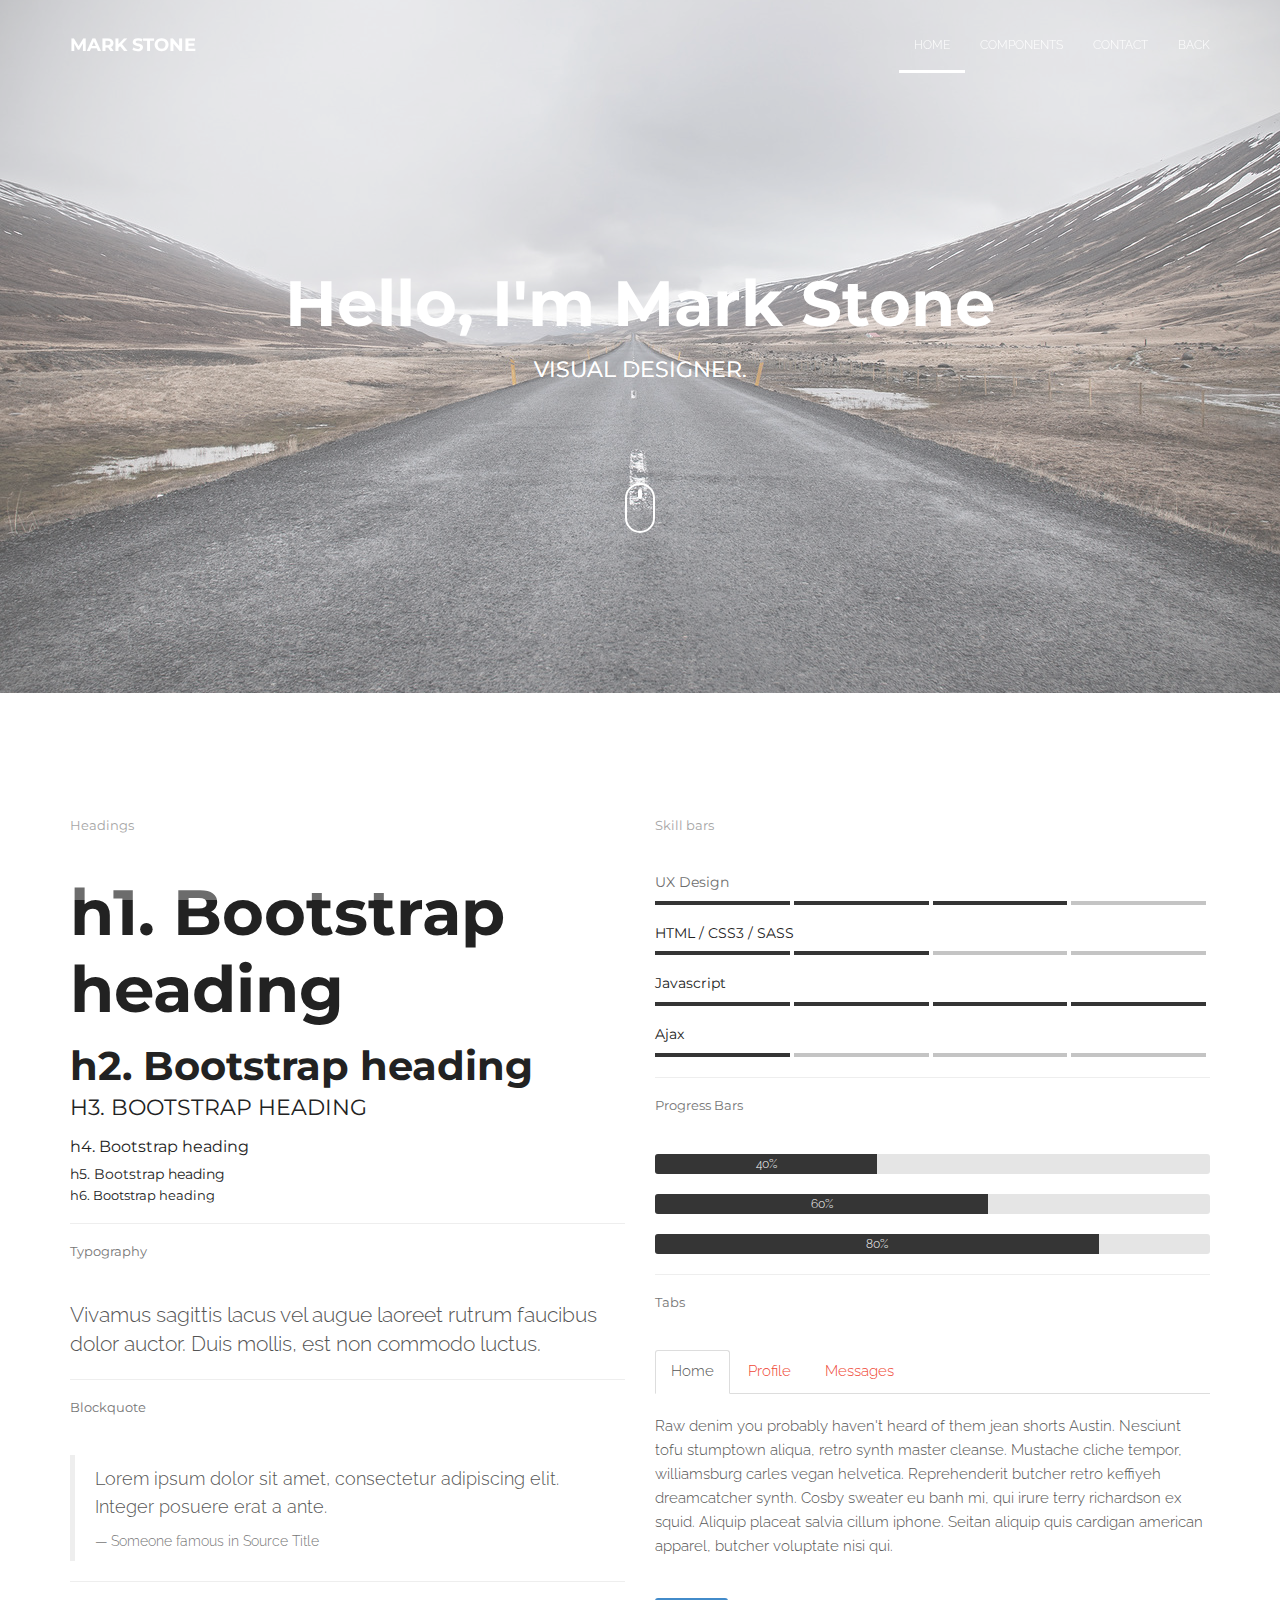
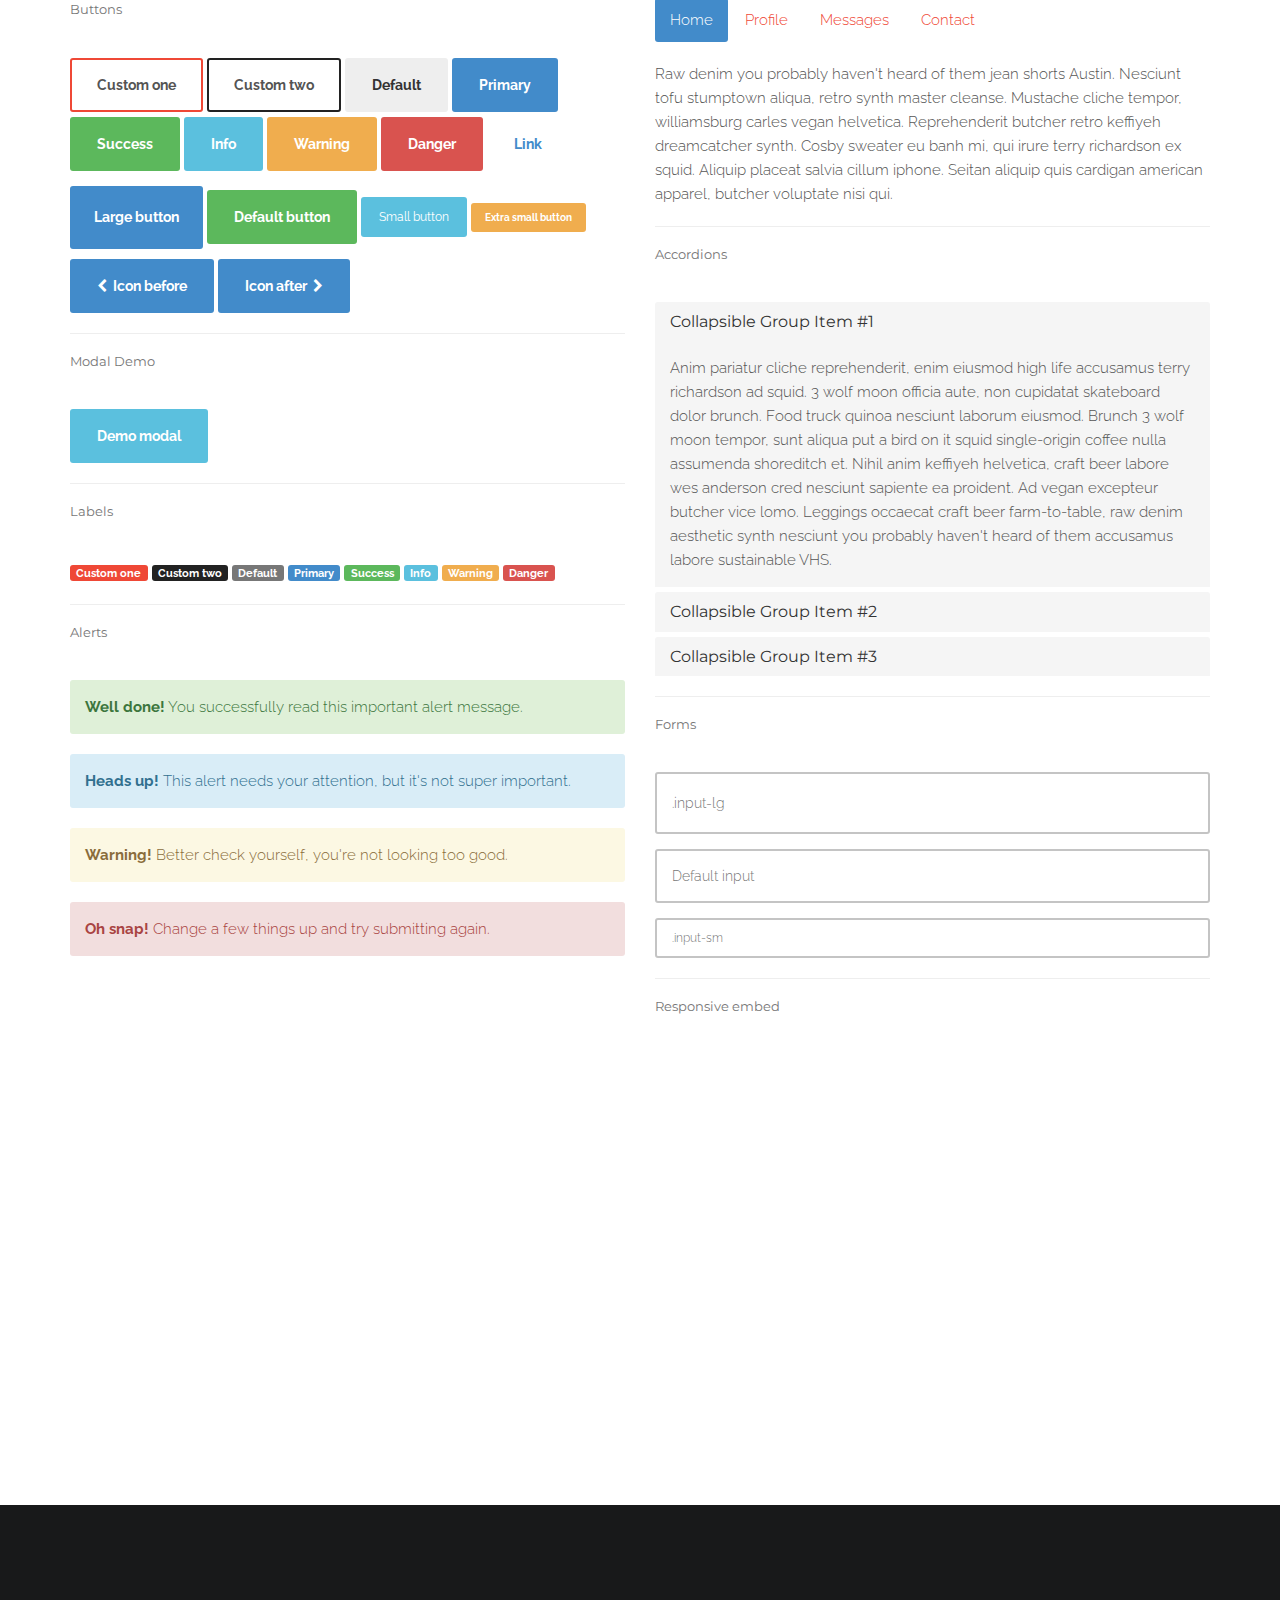
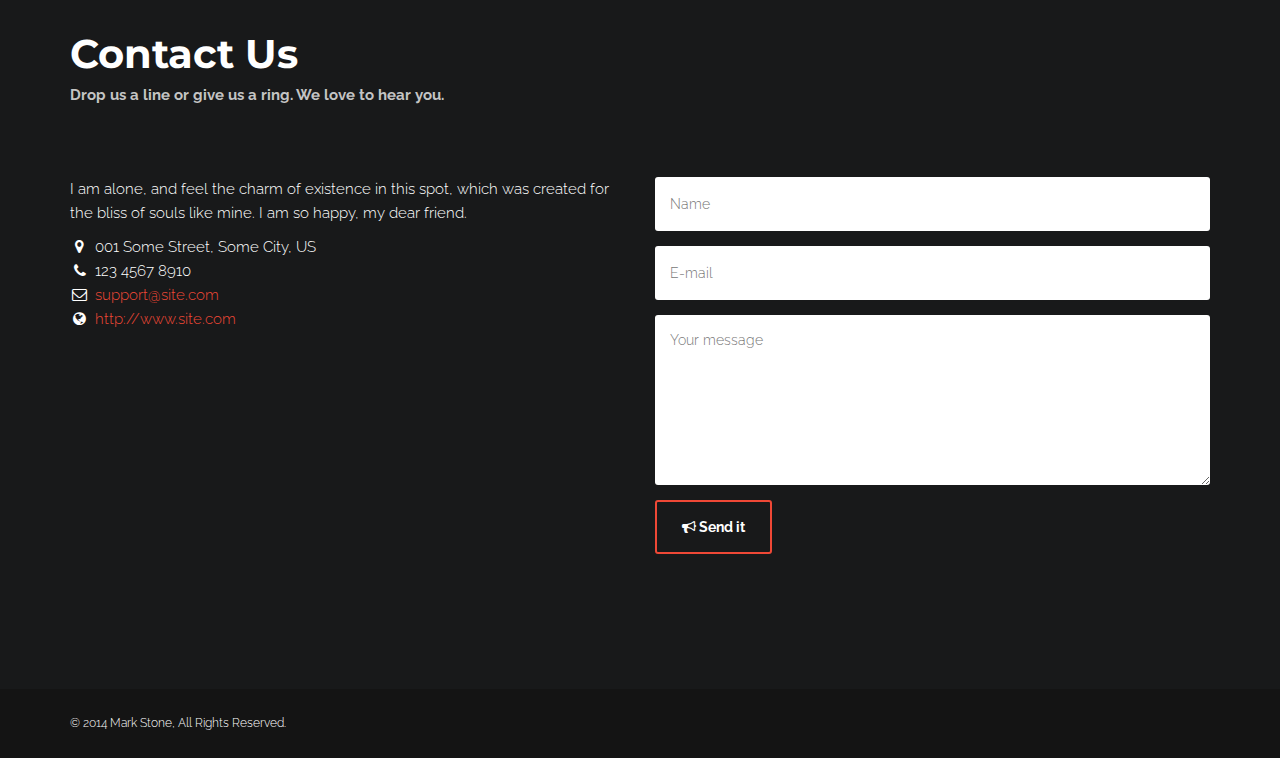
==== components.html @ 299658da "initialise" ====
﻿<!DOCTYPE html>
<html lang="en">
<head>
	<meta charset="UTF-8">
	<meta name="viewport" content="width=device-width, initial-scale=1.0">
	<meta name="description" content="">
	<meta name="author" content="">

	<title>Components</title>

	<!-- CSS -->
	<!-- Bootstrap core CSS -->
	<link href="assets/bootstrap/css/bootstrap.min.css" rel="stylesheet" media="screen">

	<!-- Owl Carousel -->
	<link href="assets/css/owl.theme.css" rel="stylesheet">
	<link href="assets/css/owl.carousel.css" rel="stylesheet">

	<!-- Magnific-popup lightbox -->
	<link href="assets/css/magnific-popup.css" rel="stylesheet">

	<!-- Simple text rotator -->
	<link href="assets/css/simpletextrotator.css" rel="stylesheet">

	<!-- Font Awesome CSS -->
	<link href="assets/css/font-awesome.min.css" rel="stylesheet" media="screen">

	<!-- Animate css -->
	<link href="assets/css/animate.css" rel="stylesheet">

	<!-- Custom styles CSS -->
	<link href="assets/css/style.css" rel="stylesheet" media="screen">
</head>
<body>

	<div class="wrapper">

		<!-- Preloader -->

		<div id="preloader">
			<div id="status">
				<div class="status-mes"><h4>Mark Stone</h4></div>
			</div>
		</div>

		<!-- Navigation start -->

		<nav class="navbar navbar-custom navbar-fixed-top" role="navigation">
			<div class="container">

				<!-- Brand and toggle get grouped for better mobile display -->
				<div class="navbar-header">
					<button type="button" class="navbar-toggle" data-toggle="collapse" data-target="#bs-example-navbar-collapse-1">
						<span class="sr-only">Toggle navigation</span>
						<span class="icon-bar"></span>
						<span class="icon-bar"></span>
						<span class="icon-bar"></span>
					</button>
					<a class="navbar-brand" href="#">Mark Stone</a>
				</div>

				<!-- Collect the nav links, forms, and other content for toggling -->
				<div class="collapse navbar-collapse" id="bs-example-navbar-collapse-1">
					<ul class="nav navbar-nav navbar-right">
						<li><a href="#intro">home</a></li>
						<li><a href="#components">Components</a></li>
						<li><a href="#contact">Contact</a></li>
						<li><a href="index.html">Back</a></li>
					</ul>
				</div>

			</div>
		</nav>

		<!-- Navigation end -->

		<!-- Intro section start -->

		<section id="intro" class="section">

			<div class="container">

				<div class="row">

					<div class="col-md-12">

						<div class="hello">
							<h1>Hello, I'm Mark Stone</h1>
							<h3><span class="rotate">Visual Designer. | Front-end Developer. | C# Programmer.</span></h3>
						</div>

						<div class="mouse-icon">
							<div class="wheel"></div>
						</div>
						
					</div>

				</div><!-- .row -->

			</div><!-- .container -->

		</section>

		<!-- Intro section end -->

		<!-- Components section start -->

		<section id="components" class="section">

			<div class="container">

				<div class="row">

					<div class="col-md-6">

						<!-- Headings -->
						<h6 class="text-muted long-down">Headings</h6>
						<h1>h1. Bootstrap heading</h1>
						<h2>h2. Bootstrap heading</h2>
						<h3>h3. Bootstrap heading</h3>
						<h4>h4. Bootstrap heading</h4>
						<h5>h5. Bootstrap heading</h5>
						<h6>h6. Bootstrap heading</h6>

						<hr>
						<!-- Typography -->
						<h6 class="text-muted long-down">Typography</h6>

						<p class="lead">Vivamus sagittis lacus vel augue laoreet rutrum faucibus dolor auctor. Duis mollis, est non commodo luctus.</p>

						<hr>
						<!-- Blockquote -->

						<h6 class="text-muted long-down">Blockquote</h6>
						<blockquote>
							<p>Lorem ipsum dolor sit amet, consectetur adipiscing elit. Integer posuere erat a ante.</p>
							<footer>Someone famous in <cite title="Source Title">Source Title</cite></footer>
						</blockquote>

						<hr>

						<!-- Buttons -->

						<h6 class="text-muted long-down">Buttons</h6>

						<p class="btn-list">
							<button type="button" class="btn btn-custom-1">Custom one</button>
							<button type="button" class="btn btn-custom-2">Custom two</button>
							<button type="button" class="btn btn-default">Default</button>
							<button type="button" class="btn btn-primary">Primary</button>
							<button type="button" class="btn btn-success">Success</button>
							<button type="button" class="btn btn-info">Info</button>
							<button type="button" class="btn btn-warning">Warning</button>
							<button type="button" class="btn btn-danger">Danger</button>
							<button type="button" class="btn btn-link">Link</button>
						</p>

						<p>
							<button type="button" class="btn btn-primary btn-lg">Large button</button>
							<button type="button" class="btn btn-success">Default button</button>
							<button type="button" class="btn btn-info btn-sm">Small button</button>
							<button type="button" class="btn btn-warning btn-xs">Extra small button</button>
						</p>

						<p>
							<button type="button" class="btn btn-primary">
								<i class="icon-before fa fa-chevron-left"></i>Icon before
							</button>
							
							<button type="button" class="btn btn-primary">
								Icon after<i class="icon-after fa fa-chevron-right"></i>
							</button>
						</p>

						<hr>
						<!-- Modal Demo -->

						<h6 class="text-muted long-down">Modal Demo</h6>

						<p>
							<!-- Button trigger modal -->
							<button class="btn btn-info " data-toggle="modal" data-target="#myModal">Demo modal</button>
						</p>

						<!-- Modal -->
						<div class="modal fade" id="myModal" tabindex="-1" role="dialog" aria-labelledby="myModalLabel" aria-hidden="true">
							<div class="modal-dialog">
								<div class="modal-content">
									<div class="modal-header">
										<button type="button" class="close" data-dismiss="modal" aria-hidden="true">×</button>
										<h4 class="modal-title" id="myModalLabel">Modal title</h4>
									</div>
									<div class="modal-body">
										...
									</div>
									<div class="modal-footer">
										<button type="button" class="btn btn-default" data-dismiss="modal">Close</button>
										<button type="button" class="btn btn-primary">Save changes</button>
									</div>
								</div>
							</div>
						</div>

						<hr>
						<!-- Labels -->
						<h6 class="text-muted long-down">Labels</h6>

						<p>
							<span class="label label-custom-1">Custom one</span>
							<span class="label label-custom-2">Custom two</span>
							<span class="label label-default">Default</span>
							<span class="label label-primary">Primary</span>
							<span class="label label-success">Success</span>
							<span class="label label-info">Info</span>
							<span class="label label-warning">Warning</span>
							<span class="label label-danger">Danger</span>
						</p>

						<hr>

						<!-- Alerts -->

						<h6 class="text-muted long-down">Alerts</h6>

						<div class="alert alert-success">
							<strong>Well done!</strong> You successfully read this important alert message.
						</div>

						<div class="alert alert-info">
							<strong>Heads up!</strong> This alert needs your attention, but it's not super important.
						</div>

						<div class="alert alert-warning">
							<strong>Warning!</strong> Better check yourself, you're not looking too good.
						</div>

						<div class="alert alert-danger long">
							<strong>Oh snap!</strong> Change a few things up and try submitting again.
						</div>

					</div><!-- .col-md -->

					<!--  -->

					<div class="col-lg-6">

						<h6 class="text-muted long-down">Skill bars</h6>

						<h5>UX Design</h5>
						<div class="skill-bar">
							<div class="skill-rate-on"></div>
							<div class="skill-rate-on"></div>
							<div class="skill-rate-on"></div>
							<div class="skill-rate-off"></div>
						</div>

						<h5>HTML / CSS3 / SASS</h5>
						<div class="skill-bar">
							<div class="skill-rate-on"></div>
							<div class="skill-rate-on"></div>
							<div class="skill-rate-off"></div>
							<div class="skill-rate-off"></div>
						</div>

						<h5>Javascript</h5>
						<div class="skill-bar">
							<div class="skill-rate-on"></div>
							<div class="skill-rate-on"></div>
							<div class="skill-rate-on"></div>
							<div class="skill-rate-on"></div>
						</div>

						<h5>Ajax</h5>
						<div class="skill-bar">
							<div class="skill-rate-on"></div>
							<div class="skill-rate-off"></div>
							<div class="skill-rate-off"></div>
							<div class="skill-rate-off"></div>
						</div>

						<hr>

						<!-- Progress Bars -->

						<h6 class="text-muted long-down">Progress Bars</h6>

						<div class="progress">
							<div class="progress-bar" role="progressbar" aria-valuenow="40" aria-valuemin="0" aria-valuemax="100" style="width: 40%">
								40%
							</div>
						</div>

						<div class="progress">
							<div class="progress-bar" role="progressbar" aria-valuenow="60" aria-valuemin="0" aria-valuemax="100" style="width: 60%;">
								60%
							</div>
						</div>

						<div class="progress">
							<div class="progress-bar" role="progressbar" aria-valuenow="80" aria-valuemin="0" aria-valuemax="100" style="width: 80%;">
								80%
							</div>
						</div>

						<hr>

						<!-- Tabs -->

						<h6 class="text-muted long-down">Tabs</h6>

						<!-- Nav tabs -->
						<ul class="nav nav-tabs">
							<li class="active"><a href="#tab1" data-toggle="tab">Home</a></li>
							<li><a href="#tab1" data-toggle="tab">Profile</a></li>
							<li><a href="#tab2" data-toggle="tab">Messages</a></li>
						</ul>

						<!-- Tab panes -->
						<div class="tab-content long-down">

							<div class="tab-pane active" id="tab1">Raw denim you probably haven't heard of them jean shorts Austin. Nesciunt tofu stumptown aliqua, retro synth master cleanse. Mustache cliche tempor, williamsburg carles vegan helvetica. Reprehenderit butcher retro keffiyeh dreamcatcher synth. Cosby sweater eu banh mi, qui irure terry richardson ex squid. Aliquip placeat salvia cillum iphone. Seitan aliquip quis cardigan american apparel, butcher voluptate nisi qui.</div>

							<div class="tab-pane" id="tab2">Mustache cliche tempor, williamsburg carles vegan helvetica. Reprehenderit butcher retro keffiyeh dreamcatcher synth. Cosby sweater eu banh mi, qui irure terry richardson ex squid. Aliquip placeat salvia cillum iphone. Seitan aliquip quis cardigan american apparel, butcher voluptate nisi qui.</div>

							<div class="tab-pane" id="tab3">Raw denim you probably haven't heard of them jean shorts Austin. Nesciunt tofu stumptown aliqua, retro synth master cleanse. Mustache cliche tempor, williamsburg carles vegan helvetica. Reprehenderit butcher retro keffiyeh dreamcatcher synth.</div>
						</div>


						<!-- Nav tabs -->
						<ul class="nav nav-pills">
							<li class="active"><a href="#tab1" data-toggle="tab">Home</a></li>
							<li><a href="#tab11" data-toggle="tab">Profile</a></li>
							<li><a href="#tab22" data-toggle="tab">Messages</a></li>
							<li><a href="#tab33" data-toggle="tab">Contact</a></li>
						</ul>

						<!-- Tab panes -->
						<div class="tab-content long">

							<div class="tab-pane active" id="tab11">Raw denim you probably haven't heard of them jean shorts Austin. Nesciunt tofu stumptown aliqua, retro synth master cleanse. Mustache cliche tempor, williamsburg carles vegan helvetica. Reprehenderit butcher retro keffiyeh dreamcatcher synth. Cosby sweater eu banh mi, qui irure terry richardson ex squid. Aliquip placeat salvia cillum iphone. Seitan aliquip quis cardigan american apparel, butcher voluptate nisi qui.</div>

							<div class="tab-pane" id="tab22">Mustache cliche tempor, williamsburg carles vegan helvetica. Reprehenderit butcher retro keffiyeh dreamcatcher synth. Cosby sweater eu banh mi, qui irure terry richardson ex squid. Aliquip placeat salvia cillum iphone. Seitan aliquip quis cardigan american apparel, butcher voluptate nisi qui.</div>

							<div class="tab-pane" id="tab33">Raw denim you probably haven't heard of them jean shorts Austin. Nesciunt tofu stumptown aliqua, retro synth master cleanse. Mustache cliche tempor, williamsburg carles vegan helvetica. Reprehenderit butcher retro keffiyeh dreamcatcher synth.</div>
						</div>

						<hr>

						<!-- Accordions -->

						<h6 class="text-muted long-down">Accordions</h6>

						<div class="panel-group long" id="accordion">
							<div class="panel panel-default">

								<div class="panel-heading">
									<h4 class="panel-title">
										<a data-toggle="collapse" data-parent="#accordion" href="#collapseOne">
											Collapsible Group Item #1
										</a>
									</h4>
								</div>

								<div id="collapseOne" class="panel-collapse collapse in">
									<div class="panel-body">
										Anim pariatur cliche reprehenderit, enim eiusmod high life accusamus terry richardson ad squid. 3 wolf moon officia aute, non cupidatat skateboard dolor brunch. Food truck quinoa nesciunt laborum eiusmod. Brunch 3 wolf moon tempor, sunt aliqua put a bird on it squid single-origin coffee nulla assumenda shoreditch et. Nihil anim keffiyeh helvetica, craft beer labore wes anderson cred nesciunt sapiente ea proident. Ad vegan excepteur butcher vice lomo. Leggings occaecat craft beer farm-to-table, raw denim aesthetic synth nesciunt you probably haven't heard of them accusamus labore sustainable VHS.
									</div>
								</div>
							</div>

							<div class="panel panel-default">

								<div class="panel-heading">
									<h4 class="panel-title">
										<a data-toggle="collapse" data-parent="#accordion" href="#collapseTwo">
											Collapsible Group Item #2
										</a>
									</h4>
								</div>

								<div id="collapseTwo" class="panel-collapse collapse">
									<div class="panel-body">
										Anim pariatur cliche reprehenderit, enim eiusmod high life accusamus terry richardson ad squid. 3 wolf moon officia aute, non cupidatat skateboard dolor brunch. Food truck quinoa nesciunt laborum eiusmod. Brunch 3 wolf moon tempor, sunt aliqua put a bird on it squid single-origin coffee nulla assumenda shoreditch et. Nihil anim keffiyeh helvetica, craft beer labore wes anderson cred nesciunt sapiente ea proident. Ad vegan excepteur butcher vice lomo. Leggings occaecat craft beer farm-to-table, raw denim aesthetic synth nesciunt you probably haven't heard of them accusamus labore sustainable VHS.
									</div>
								</div>
							</div>

							<div class="panel panel-default">

								<div class="panel-heading">
									<h4 class="panel-title">
										<a data-toggle="collapse" data-parent="#accordion" href="#collapseThree">
											Collapsible Group Item #3
										</a>
									</h4>
								</div>

								<div id="collapseThree" class="panel-collapse collapse">
									<div class="panel-body">
										Anim pariatur cliche reprehenderit, enim eiusmod high life accusamus terry richardson ad squid. 3 wolf moon officia aute, non cupidatat skateboard dolor brunch. Food truck quinoa nesciunt laborum eiusmod. Brunch 3 wolf moon tempor, sunt aliqua put a bird on it squid single-origin coffee nulla assumenda shoreditch et. Nihil anim keffiyeh helvetica, craft beer labore wes anderson cred nesciunt sapiente ea proident. Ad vegan excepteur butcher vice lomo. Leggings occaecat craft beer farm-to-table, raw denim aesthetic synth nesciunt you probably haven't heard of them accusamus labore sustainable VHS.
									</div>
								</div>
							</div>
						</div>

						<hr>

						<!-- Forms -->

						<h6 class="text-muted long-down">Forms</h6>

						<div class="form-group">
							<input class="form-control input-lg" type="text" placeholder=".input-lg">
						</div>

						<div class="form-group">
							<input class="form-control" type="text" placeholder="Default input">
						</div>

						<div class="form-group">
							<input class="form-control input-sm" type="text" placeholder=".input-sm">
						</div>

						<hr>
						<!-- Responsive embed -->
						<h6 class="text-muted long-down">Responsive embed</h6>

						<div class="video">
							<iframe width="420" height="250" src="//www.youtube.com/embed/zpOULjyy-n8?rel=0" frameborder="0" allowfullscreen></iframe>
						</div>


					</div><!-- .col-md -->

				</div><!-- .row -->

			</div><!-- .container -->

		</section>

		<!-- Components section end -->

		<!-- Contact section start -->

		<section id="contact" class="section">

			<div class="container">

				<div class="row">

					<div class="col-md-12 headline">
						<h2>Contact Us</h2>
						<p>Drop us a line or give us a ring. We love to hear you.</p>
					</div>

					<div class="col-md-6">

						<p>I am alone, and feel the charm of existence in this spot, which was created for the bliss of souls like mine. I am so happy, my dear friend.</p>

						<ul class="icon-list">
							<li><i class="fa fa-fw fa-map-marker"></i>001 Some Street, Some City, US</li>
							<li><i class="fa fa-fw fa-phone"></i>123 4567 8910</li>
							<li><i class="fa fa-fw fa-envelope-o"></i><a href="mailto:">support@site.com</a></li>
							<li><i class="fa fa-fw fa-globe"></i><a href="">http://www.site.com</a></li>
						</ul>

					</div>

					<div class="col-md-6">

						<form id="contact-form" role="form">

							<div class="form-group">
								<label class="sr-only" for="c_name">Name</label>
								<input type="text" id="c_name" class="form-control" name="c_name" placeholder="Name">
							</div>

							<div class="form-group">
								<label class="sr-only" for="c_email">Email address</label>
								<input type="email" id="c_email" class="form-control" name="c_email" placeholder="E-mail">
							</div>

							<div class="form-group">
								<textarea class="form-control" id="c_message" name="c_message" rows="7" placeholder="Your message"></textarea>
							</div>

							<button type="submit" class="btn btn-custom-1"><i class="fa fa-bullhorn"></i> Send it</button>

						</form>

						<div class="ajax-response"></div>

					</div>

				</div><!-- .row -->

			</div><!-- .container -->

		</section>

		<!-- Contact section end -->

		<!-- Footer start -->

		<footer id="footer">

			<div class="container">

				<div class="row">

					<div class="col-md-12">
						<p class="copy">
							© 2014 Mark Stone, All Rights Reserved.
						</p>
					</div>

				</div><!-- .row -->

			</div><!-- .container -->

		</footer>

		<!-- Footer end -->

	</div><!-- .wrapper -->

	<!-- Javascript files -->
	<!-- jQuery -->
	<script src="assets/js/jquery-1.11.0.min.js"></script>
	<!-- Bootstrap JS -->
	<script src="assets/bootstrap/js/bootstrap.min.js"></script>
	<!-- Background slider -->
	<script src="assets/js/jquery.backstretch.min.js"></script>
	<!-- OwlCarousel -->
	<script src="assets/js/owl.carousel.min.js"></script>
	<!-- Modal for portfolio -->
	<script src="assets/js/jquery.magnific-popup.min.js"></script>
	<!-- Text rotator -->
	<script src="assets/js/jquery.simple-text-rotator.min.js"></script>
	<!-- Waypoints -->
	<script src="assets/js/jquery.waypoints.js"></script>
	<!-- CountTo  -->
	<script src="assets/js/jquery.countTo.js"></script>
	<!-- WOW - Reveal Animations When You Scroll -->
	<script src="assets/js/wow.min.js"></script>   
	<!-- Smooth scroll -->
	<script src="assets/js/smoothscroll.js"></script>
	<!-- Fitvids -->
	<script src="assets/js/jquery.fitvids.js"></script>
	<!-- Custom scripts -->
	<script src="assets/js/custom.js"></script>

</body>
</html>
---- assets/css/simpletextrotator.css ----
.rotating {
  display: inline-block;
  -webkit-transform-style: preserve-3d;
  -moz-transform-style: preserve-3d;
  -ms-transform-style: preserve-3d;
  -o-transform-style: preserve-3d;
  transform-style: preserve-3d;
  -webkit-transform: rotateX(0) rotateY(0) rotateZ(0);
  -moz-transform: rotateX(0) rotateY(0) rotateZ(0);
  -ms-transform: rotateX(0) rotateY(0) rotateZ(0);
  -o-transform: rotateX(0) rotateY(0) rotateZ(0);
  transform: rotateX(0) rotateY(0) rotateZ(0);
  -webkit-transition: 0.5s;
  -moz-transition: 0.5s;
  -ms-transition: 0.5s;
  -o-transition: 0.5s;
  transition: 0.5s;
  -webkit-transform-origin-x: 50%;
}

.rotating.flip {
  position: relative;
}

.rotating .front, .rotating .back {
  left: 0;
  top: 0;
  -webkit-backface-visibility: hidden;
  -moz-backface-visibility: hidden;
  -ms-backface-visibility: hidden;
  -o-backface-visibility: hidden;
  backface-visibility: hidden;
}

.rotating .front {
  position: absolute;
  display: inline-block;
  -webkit-transform: translate3d(0,0,1px);
  -moz-transform: translate3d(0,0,1px);
  -ms-transform: translate3d(0,0,1px);
  -o-transform: translate3d(0,0,1px);
  transform: translate3d(0,0,1px);
}

.rotating.flip .front {
  z-index: 1;
}

.rotating .back {
  display: block;
  opacity: 0;
}

.rotating.spin {
  -webkit-transform: rotate(360deg) scale(0);
  -moz-transform: rotate(360deg) scale(0);
  -ms-transform: rotate(360deg) scale(0);
  -o-transform: rotate(360deg) scale(0);
  transform: rotate(360deg) scale(0);
}



.rotating.flip .back {
  z-index: 2;
  display: block;
  opacity: 1;
  
  -webkit-transform: rotateY(180deg) translate3d(0,0,0);
  -moz-transform: rotateY(180deg) translate3d(0,0,0);
  -ms-transform: rotateY(180deg) translate3d(0,0,0);
  -o-transform: rotateY(180deg) translate3d(0,0,0);
  transform: rotateY(180deg) translate3d(0,0,0);
}

.rotating.flip.up .back {
  -webkit-transform: rotateX(180deg) translate3d(0,0,0);
  -moz-transform: rotateX(180deg) translate3d(0,0,0);
  -ms-transform: rotateX(180deg) translate3d(0,0,0);
  -o-transform: rotateX(180deg) translate3d(0,0,0);
  transform: rotateX(180deg) translate3d(0,0,0);
}

.rotating.flip.cube .front {
  -webkit-transform: translate3d(0,0,100px) scale(0.9,0.9);
  -moz-transform: translate3d(0,0,100px) scale(0.85,0.85);
  -ms-transform: translate3d(0,0,100px) scale(0.85,0.85);
  -o-transform: translate3d(0,0,100px) scale(0.85,0.85);
  transform: translate3d(0,0,100px) scale(0.85,0.85);
}

.rotating.flip.cube .back {
  -webkit-transform: rotateY(180deg) translate3d(0,0,100px) scale(0.9,0.9);
  -moz-transform: rotateY(180deg) translate3d(0,0,100px) scale(0.85,0.85);
  -ms-transform: rotateY(180deg) translate3d(0,0,100px) scale(0.85,0.85);
  -o-transform: rotateY(180deg) translate3d(0,0,100px) scale(0.85,0.85);
  transform: rotateY(180deg) translate3d(0,0,100px) scale(0.85,0.85);
}

.rotating.flip.cube.up .back {
  -webkit-transform: rotateX(180deg) translate3d(0,0,100px) scale(0.9,0.9);
  -moz-transform: rotateX(180deg) translate3d(0,0,100px) scale(0.85,0.85);
  -ms-transform: rotateX(180deg) translate3d(0,0,100px) scale(0.85,0.85);
  -o-transform: rotateX(180deg) translate3d(0,0,100px) scale(0.85,0.85);
  transform: rotateX(180deg) translate3d(0,0,100px) scale(0.85,0.85);
}
---- assets/css/style.css ----
/**
 * Support: web-master72@yandex.ru;
 * Author: web-master72
 * 
 *
/* ---------------------------------------------- /*
 * General styles
/* ---------------------------------------------- */

@import url(http://fonts.googleapis.com/css?family=Montserrat:400,700);
@import url(http://fonts.googleapis.com/css?family=Raleway:400,300,700);

body {
	font: 300 15px/1.6 'Raleway', serif, sans-serif;
	color: #545454;
}

img {
	max-width: 100%;
	height: auto;
}

a {
	color: #EF4836;
}

a:hover {
	color: #C4C4C4;
}

/* ---------------------------------------------- /*
 * Typography
/* ---------------------------------------------- */

h1, h2, h3, h4, h5, h6 {
	font: 400 46px/1.2 'Montserrat', serif, sans-serif;
	margin: 5px 0 5px;
	color: #222;
}

h1 {
	font-size: 64px;
	font-weight: 700;
	margin: 5px 0 15px;
}

h2 {
	font-size: 40px;
	font-weight: 700;
}

h3 {
	font-size: 22px;
	text-transform: uppercase;
	margin: 5px 0 15px;
}

h4 {
	font-size: 16px;
	margin: 5px 0 10px;
}

h5 {
	font-size: 14px;
}

h6 {
	font-size: 13px;
}

/* ---------------------------------------------- /*
 * Transition elsements
/* ---------------------------------------------- */

a,
.btn,
.navbar,
.form-control,
.portfolio-item-description {
	-webkit-transition: all 0.125s ease-in-out 0s;
	   -moz-transition: all 0.125s ease-in-out 0s;
		-ms-transition: all 0.125s ease-in-out 0s;
		 -o-transition: all 0.125s ease-in-out 0s;
			transition: all 0.125s ease-in-out 0s;
}

.portfolio-item-preview {
	-webkit-transition: all 0.3s ease-in-out 0s;
	   -moz-transition: all 0.3s ease-in-out 0s;
		-ms-transition: all 0.3s ease-in-out 0s;
		 -o-transition: all 0.3s ease-in-out 0s;
			transition: all 0.3s ease-in-out 0s;
}

/* ---------------------------------------------- /*
 * Reset box-shadow
/* ---------------------------------------------- */

.btn,
.panel,
.progress,
.form-control,
.modal-content,
.form-control:hover, 
.form-control:focus {
	-webkit-box-shadow: none;
			box-shadow: none;
}

/* ---------------------------------------------- /*
 * Reset border-radius
/* ---------------------------------------------- */

.btn,
.label,
.alert,
.avatar,
.progress,
.form-control,
.modal-content,
.panel-group .panel,
.widget-social li a {
	-webkit-border-radius: 3px;
	   -moz-border-radius: 3px;
		 -o-border-radius: 3px;
			border-radius: 3px;
}

/* ---------------------------------------------- /*
 * Inputs styles
/* ---------------------------------------------- */

.form-control {
	background: #FFF;
	border: 2px solid #C4C4C4;
	height: 54px;
	font-size: 14px;
	padding: 15px;
	color: #777;
}

.input-lg, .form-horizontal .form-group-lg .form-control {
	height: 62px;
}

.input-sm, .form-horizontal .form-group-sm .form-control {
	height: 40px;
	font-size: 12px;
}

/* ---------------------------------------------- /*
 * Custom button style
/* ---------------------------------------------- */

.btn {
	font-weight: 700;
	font-size: 14px;
	padding: 17px 27px;
	border: 0;
}

.btn:hover, .btn:focus, .btn:active, .btn.active {
	outline: inherit !important;
}

/* Button icons */

.btn .icon-before {
	margin-right: 6px;
}

.btn .icon-after {
	margin-left: 6px;
}

/* Button size */

.btn-lg, .btn-group-lg > .btn {
	padding: 22px 24px;
	font-size: 14px;
}

.btn-sm, .btn-group-sm > .btn {
	padding: 11px 18px;
	font-weight: 400;
	font-size: 12px;
}

.btn-xs, .btn-group-xs > .btn {
	padding: 7px 14px;
	font-size: 10px;
}

.btn-list .btn {
	margin-bottom: 5px;
}

/* Button types*/

.btn-default {
	background: #EEEEEE;
}

.btn-custom-1, .btn-custom-2 {
	background: transparent;
	border: 2px solid #EF4836;
	padding: 15px 25px;
}

.btn-custom-2 {
	border: 2px solid #222;
}

.btn-custom-1:hover, .btn-custom-1:focus, .btn-custom-1:active, .btn-custom-1.active {
	background: #EF4836;
	border: 2px solid #EF4836;
	color: #FFF;
}

.btn-custom-2:hover, .btn-custom-2:focus, .btn-custom-2:active, .btn-custom-2.active {
	background: #222;
	border: 2px solid #222;
	color: #FFF;
}

/* ---------------------------------------------- /*
 * Alerts style
/* ---------------------------------------------- */

.alert {
	border: 0;
}

/* ---------------------------------------------- /*
 * Skill-bars
/* ---------------------------------------------- */

.skill-bar {
	background: #C4C4C4;
	display: table;
	height: 4px;
	width: 100%;
	margin: 10px -2px 20px -2px;
}

.skill-bar .skill-rate-on {
	background: #353535;
}

.skill-rate-on, .skill-rate-off {
	display: table-cell;
	border-left: 2px solid #FFF;
	border-right: 2px solid #FFF;
}

/* ---------------------------------------------- /*
 * Progress bars
/* ---------------------------------------------- */

.progress {
	background: #E5E5E5;
	margin-top: 10px;
	margin-bottom: 20px;
}

.progress-bar {
	background: #353535;
	box-shadow: none;
}

/* ---------------------------------------------- /*
 * Tabs
/* ---------------------------------------------- */

.nav-pills, .nav-tabs {
	margin-bottom: 20px;
}

.nav-pills > li > a {
	border-radius: 3px;
}

.nav-tabs > li > a {
	border-radius: 3px 3px 0 0;
}

/* ---------------------------------------------- /*
 * Panels
/* ---------------------------------------------- */

.panel {
	border: 0;
}

.panel-body {
	background: #f5f5f5;
}

.panel-group .panel-heading + .panel-collapse > .panel-body {
	border: 0;
}

/* ---------------------------------------------- /*
 * Modal
/* ---------------------------------------------- */

.modal-content {
	border: 0;
}

/* ---------------------------------------------- /*
 * Labels
/* ---------------------------------------------- */

.label {
	padding: .2em .6em .2em;
	font-size: 70%;
}

.label-custom-1 {
	background: #EF4836;
}

.label-custom-2 {
	background: #222;
}

/* ---------------------------------------------- /*
 * General
/* ---------------------------------------------- */

.wrapper {
	overflow: hidden;
}

.section, .callout {
	position: relative;
	padding: 120px 0;
}

.callout {
	background: #F5F5F5;
}

.headline {
	margin: 0 0 60px;
}

.headline p {
	font-weight: 700;
	color: #C4C4C4;
}

.callout-btn {
	margin-top: 10px;
}

.rotate {
	text-shadow: 0 0 0 !important;
}

.nomargin {
	margin: 0 !important;
}

.long-down {
	margin-bottom: 40px;
}

.icon-list {
	list-style: none;
	padding: 0px;
}

.icon-list > li > i {
	margin-right: 6px;
}

h3 > .fa {
	font-size: 24px;
	margin-right: 6px;
}

.mouse-icon {
	position: relative;
	border: 2px solid #fff;
	border-radius: 16px;
	height: 50px;
	width: 30px;
	margin: 0 auto;
	display: block;
	z-index: 10;
}

.mouse-icon .wheel {
	-webkit-animation-name: drop;
	-webkit-animation-duration: 1s;
	-webkit-animation-timing-function: linear;
	-webkit-animation-delay: 0s;
	-webkit-animation-iteration-count: infinite;
	-webkit-animation-play-state: running;
	animation-name: drop;
	animation-duration: 1s;
	animation-timing-function: linear;
	animation-delay: 0s;
	animation-iteration-count: infinite;
	animation-play-state: running;
}

.mouse-icon .wheel {
	position: relative;
	border-radius: 10px;
	background: #fff;
	width: 4px;
	height: 10px;
	top: 4px;
	margin-left: auto;
	margin-right: auto;
}

@-webkit-keyframes drop	{
	0%   { top:5px;  opacity: 0;}
	30%  { top:10px; opacity: 1;}
	100% { top:25px; opacity: 0;}
}

@keyframes drop	{
	0%   { top:5px;  opacity: 0;}
	30%  { top:10px; opacity: 1;}
	100% { top:25px; opacity: 0;}
}

/* ---------------------------------------------- /*
 * Navigation
/* ---------------------------------------------- */

.navbar {
	background: none;
	border-radius: 0;
	border: 0;
	padding: 20px 0;
	text-transform: uppercase;
	color: #FFF !important;
}

.navbar-custom .nav li a:hover, 
.navbar-custom .nav li a:focus, 
.navbar-custom .nav li.active {
	background: none;
	outline: 0;
	color: #EF4836;
}

.navbar-custom .navbar-brand {
	font: 700 18px/1.2 'Montserrat', serif, sans-serif;
	color: #FFF;
}

.navbar-custom .navbar-nav > li.active {
	border-bottom: 3px solid #FFF;
}

.navbar-custom .navbar-toggle .icon-bar {
	background: #FFF;
}

.navbar-custom .navbar-nav > li > a,
.navbar-custom .navbar-nav .dropdown-menu > li > a {
	color: #FFF;
	font-size: 12px;
}

.navbar-color,
.custom-collapse {
	background: #FFF;
	box-shadow: 0 0 4px rgba(0, 0, 0, .2);
	padding: 0;
}

.navbar-color .navbar-brand,
.custom-collapse .navbar-brand,
.navbar-color .navbar-nav > li > a,
.navbar-color .navbar-nav .dropdown-menu > li > a,
.custom-collapse .navbar-nav > li > a,
.custom-collapse .navbar-nav .dropdown-menu > li > a {
	color: #222;
}

.navbar-color .navbar-nav > li.active {
	border-bottom: 3px solid #222;
}

.custom-collapse .navbar-nav {
	text-align: left;
}

.custom-collapse .navbar-nav > li.active {
	border: 0;
}

.navbar-color .navbar-toggle .icon-bar,
.custom-collapse .navbar-toggle .icon-bar {
	background: #222;
}

/* ---------------------------------------------- /*
 * Intro
/* ---------------------------------------------- */

#intro {
	padding: 260px 0 160px 0;
	text-align: center;
	color: #FFF;
}

#intro h1, #intro h2, #intro h3, #intro h4, #intro h5, #intro h6 {
	color: #FFF;
}

.hello {
	margin: 0 0 100px;
}

/* ---------------------------------------------- /*
 * Profile-contact
/* ---------------------------------------------- */

#profile-contact {
	box-shadow: 0 0 4px rgba(0, 0, 0, .2);
	padding: 20px 0;
}

.profile-item i {
	display: block;
	line-height: 42px;
	font-size: 32px;
	color: #222;
}

.profile-widget {
	margin-bottom: 40px;
}

.widget-social {
	padding: 0;
	margin: 0;
}

.widget-social li {
	display: inline-block;
	margin-right: 5px;
}

.widget-social li a {
	background: #2e2e2e;
	text-align: center;
	display: block;
	width: 40px;
	height: 40px;
	line-height: 40px;
	font-size: 1.25em;
	color: #FFF;
}

.widget-social li a:hover {
	background: #EF4836;
}

.stat .stat-icon {
	margin-bottom: 10px;
	font-size: 32px;
	color: #222;
}

.stat .stat-icon i {
	margin-right: 10px;
}

/* ---------------------------------------------- /*
 * Service
/* ---------------------------------------------- */

.service {
	margin: 0 0 40px;
}

.service .icon {
	font-size: 32px;
	margin: 0 0 5px;
	color: #222;
}

/* ---------------------------------------------- /*
 * Resume
/* ---------------------------------------------- */

.resume-items {
	margin-bottom: 40px;
}

.resume-place {
	margin-bottom: 20px;
}

.resume-place > i,
.resume-place > h4 > i {
	color: #C4C4C4;
	font-size: 14px;
	margin-right: 5px;
}

/* ---------------------------------------------- /*
 * Clients
/* ---------------------------------------------- */

.owl-theme .owl-item {
	text-align: center;
}

.owl-theme .owl-controls .owl-page span {
	margin: 0 4px;
}

.owl-theme .owl-controls .owl-page span {
	border-radius: 0;
	width: 40px;
	height: 4px;
}

.owl-theme .owl-controls .owl-pagination {
	margin-top: 20px;
}

/* ---------------------------------------------- /*
 * Portfolio
/* ---------------------------------------------- */

.portfolio-item {
	margin-bottom: 20px;
	overflow: hidden;
}

.portfolio-item-preview {
	position: relative;
}

.portfolio-item:hover .portfolio-item-preview {
	-webkit-transform: scale(1.1) rotate(2deg);
	   -moz-transform: scale(1.3) rotate(3deg);
		-ms-transform: scale(1.3) rotate(3deg);
		 -o-transform: scale(1.3) rotate(3deg);
			transform: scale(1.2) rotate(3deg);
}

.portfolio-item:hover .portfolio-item-description {
	opacity: 1;
	bottom: 0;
}

.portfolio-item-description {
	background: rgba(255, 255, 255, .85);
	position: absolute;
	right: 0;
	bottom: -70px;
	left: 0;
	padding: 25px;
	text-align: center;
	opacity: 0;
	color: #222;
}

/* ---------------------------------------------- /*
 * Contact
/* ---------------------------------------------- */

#contact {
	background: #18191a;
	color: #FFF;
}

#contact h1, #contact h2, #contact h3, #contact h4, #contact h5, #contact h6 {
	color: #FFF;
}

#contact .form-control {
	border: 0;
}

.ajax-response {
	margin-top: 15px;
}

#footer {
	background: #141414;
	padding: 20px 0;
	color: #FFF;
}

#footer .copy {
	font-size: 12px;
	margin: 5px 0;
}

/* ---------------------------------------------- /*
 * Preloader
/* ---------------------------------------------- */

#preloader {
	background: #FFF;
	bottom: 0;
	left: 0;
	position: fixed;
	right: 0;
	top: 0;
	z-index: 9999;
}

#status, .status-mes {
	background-image: url(../images/488.GIF);
	background-position: center;
	background-repeat: no-repeat;
	height: 200px;
	left: 50%;
	margin: -100px 0 0 -100px;
	position: absolute;
	top: 50%;
	width: 200px;
}

.status-mes {
	background: none;
	left: 0;
	margin: 0;
	text-align: center;
	top: 65%; 
}

.status-mes h4 {
	color: #222;
	margin-top: 30px;
}

/* ---------------------------------------------- /*
 * Media
/* ---------------------------------------------- */

@media (max-width: 767px) {

	.wrapper {
		text-align: center;
	}

	#profile-contact .profile-item {
		margin: 0 0 20px;
	}

	#stats .stat {
		margin: 0 0 20px;
	}

}
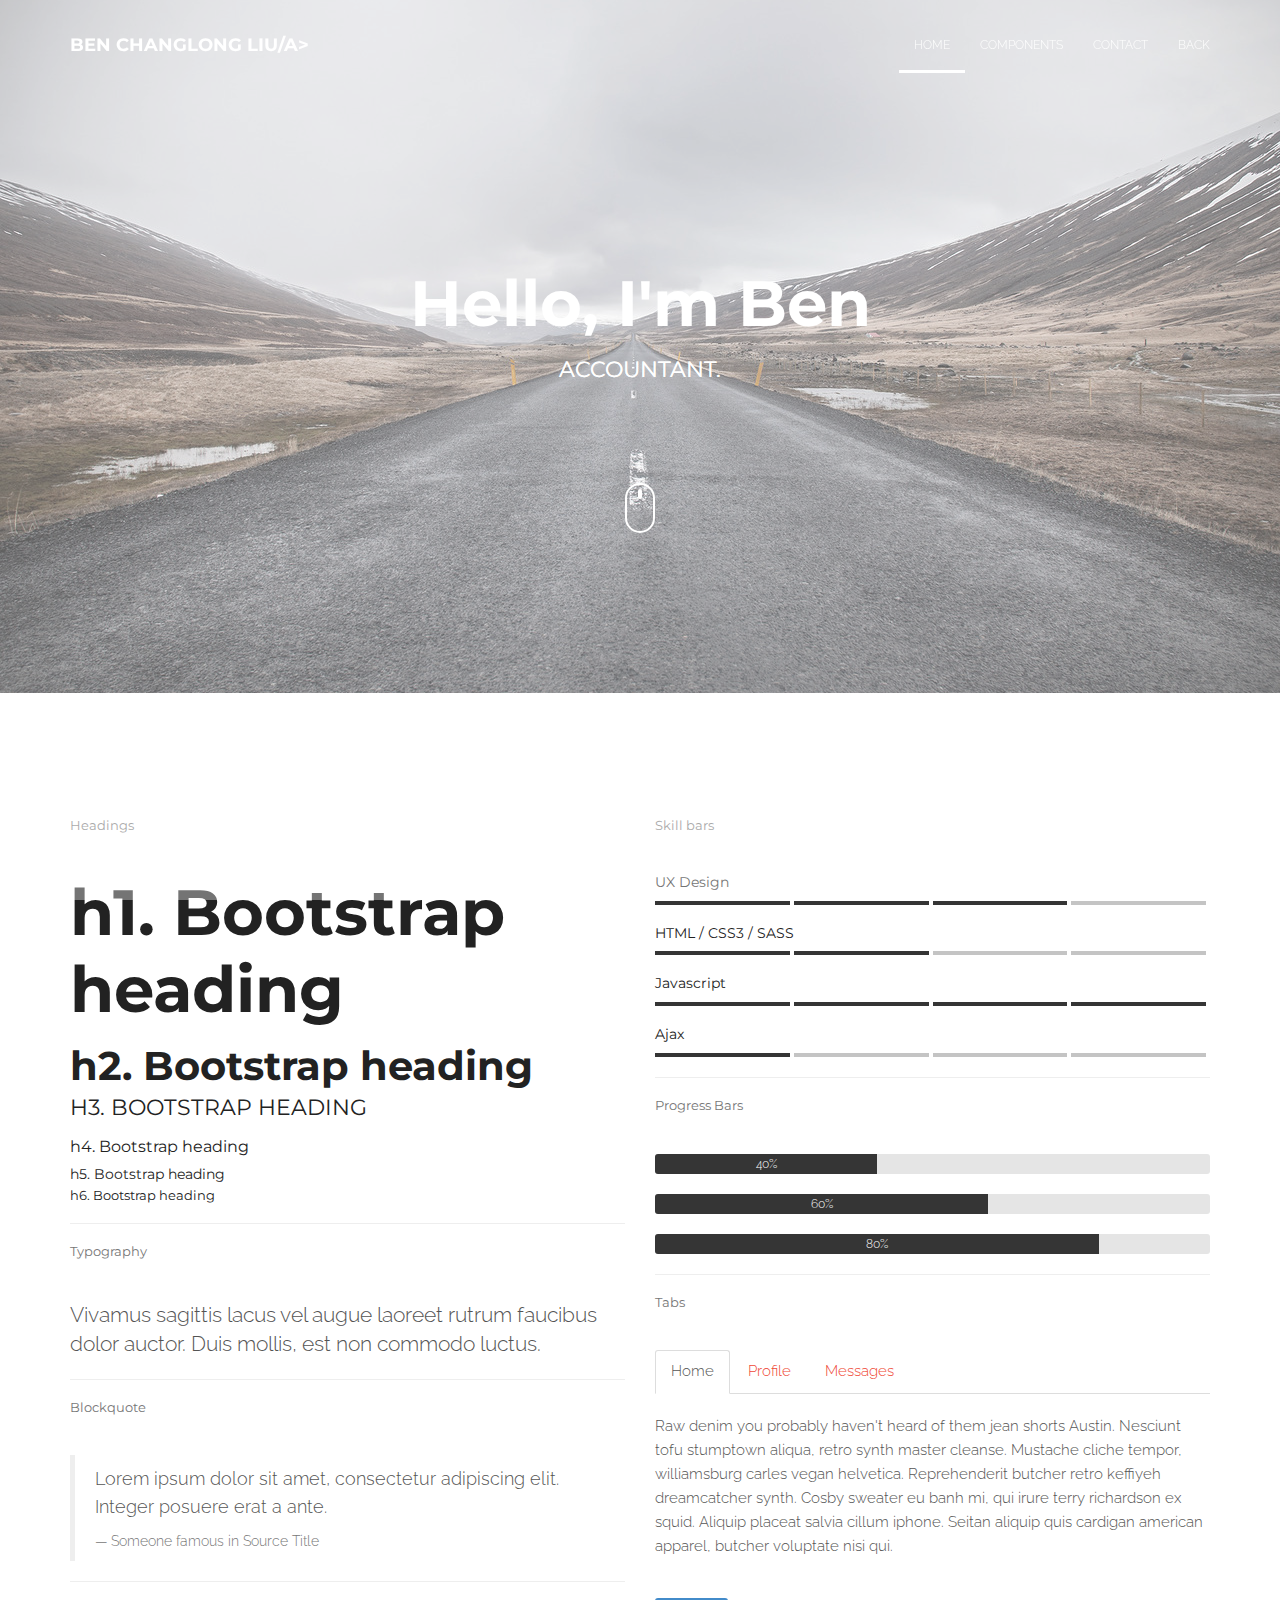
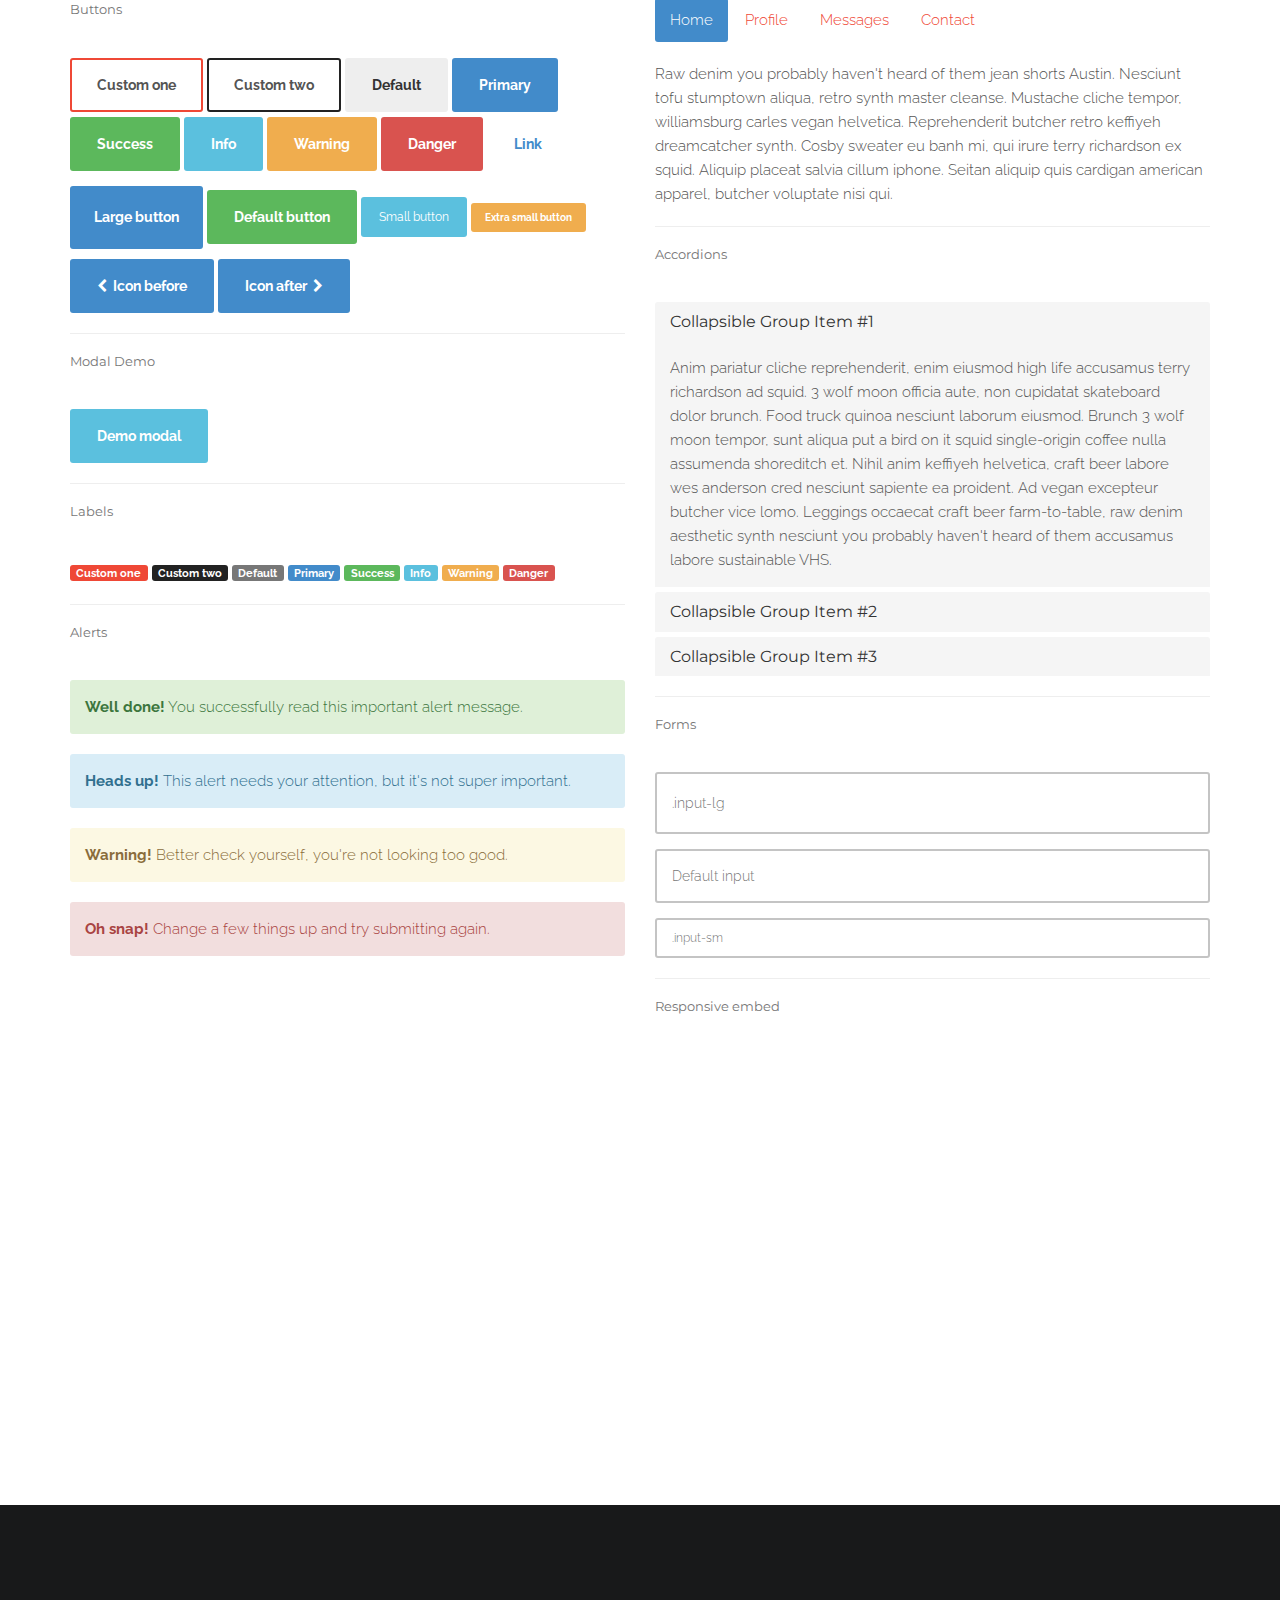
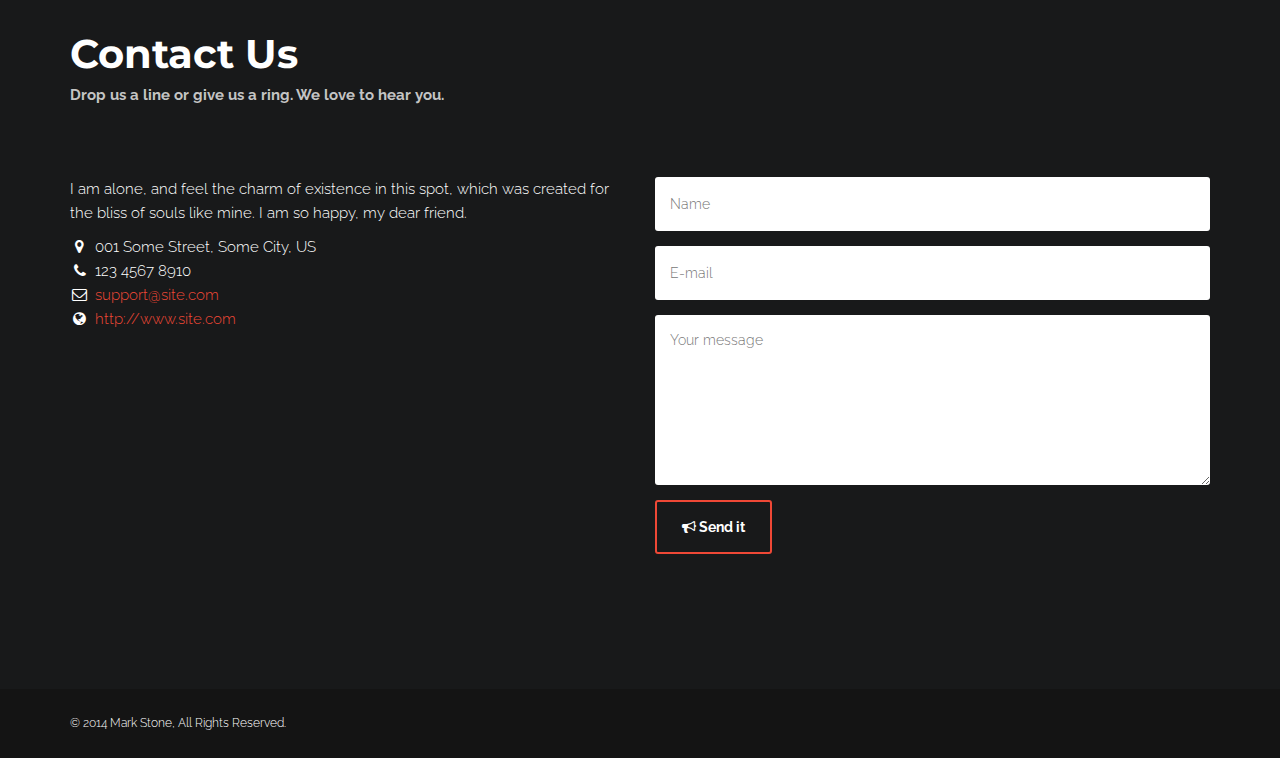
==== commit f4643a60: "update" ====
--- a/components.html
+++ b/components.html
@@ -56,7 +56,7 @@
 						<span class="icon-bar"></span>
 						<span class="icon-bar"></span>
 					</button>
-					<a class="navbar-brand" href="#">Mark Stone</a>
+					<a class="navbar-brand" href="#">Ben Changlong Liu/a>
 				</div>
 
 				<!-- Collect the nav links, forms, and other content for toggling -->
@@ -85,8 +85,8 @@
 					<div class="col-md-12">
 
 						<div class="hello">
-							<h1>Hello, I'm Mark Stone</h1>
-							<h3><span class="rotate">Visual Designer. | Front-end Developer. | C# Programmer.</span></h3>
+							<h1>Hello, I'm Ben</h1>
+							<h3><span class="rotate">Accountant. | Data Analyst. | Programmer.</span></h3>
 						</div>
 
 						<div class="mouse-icon">
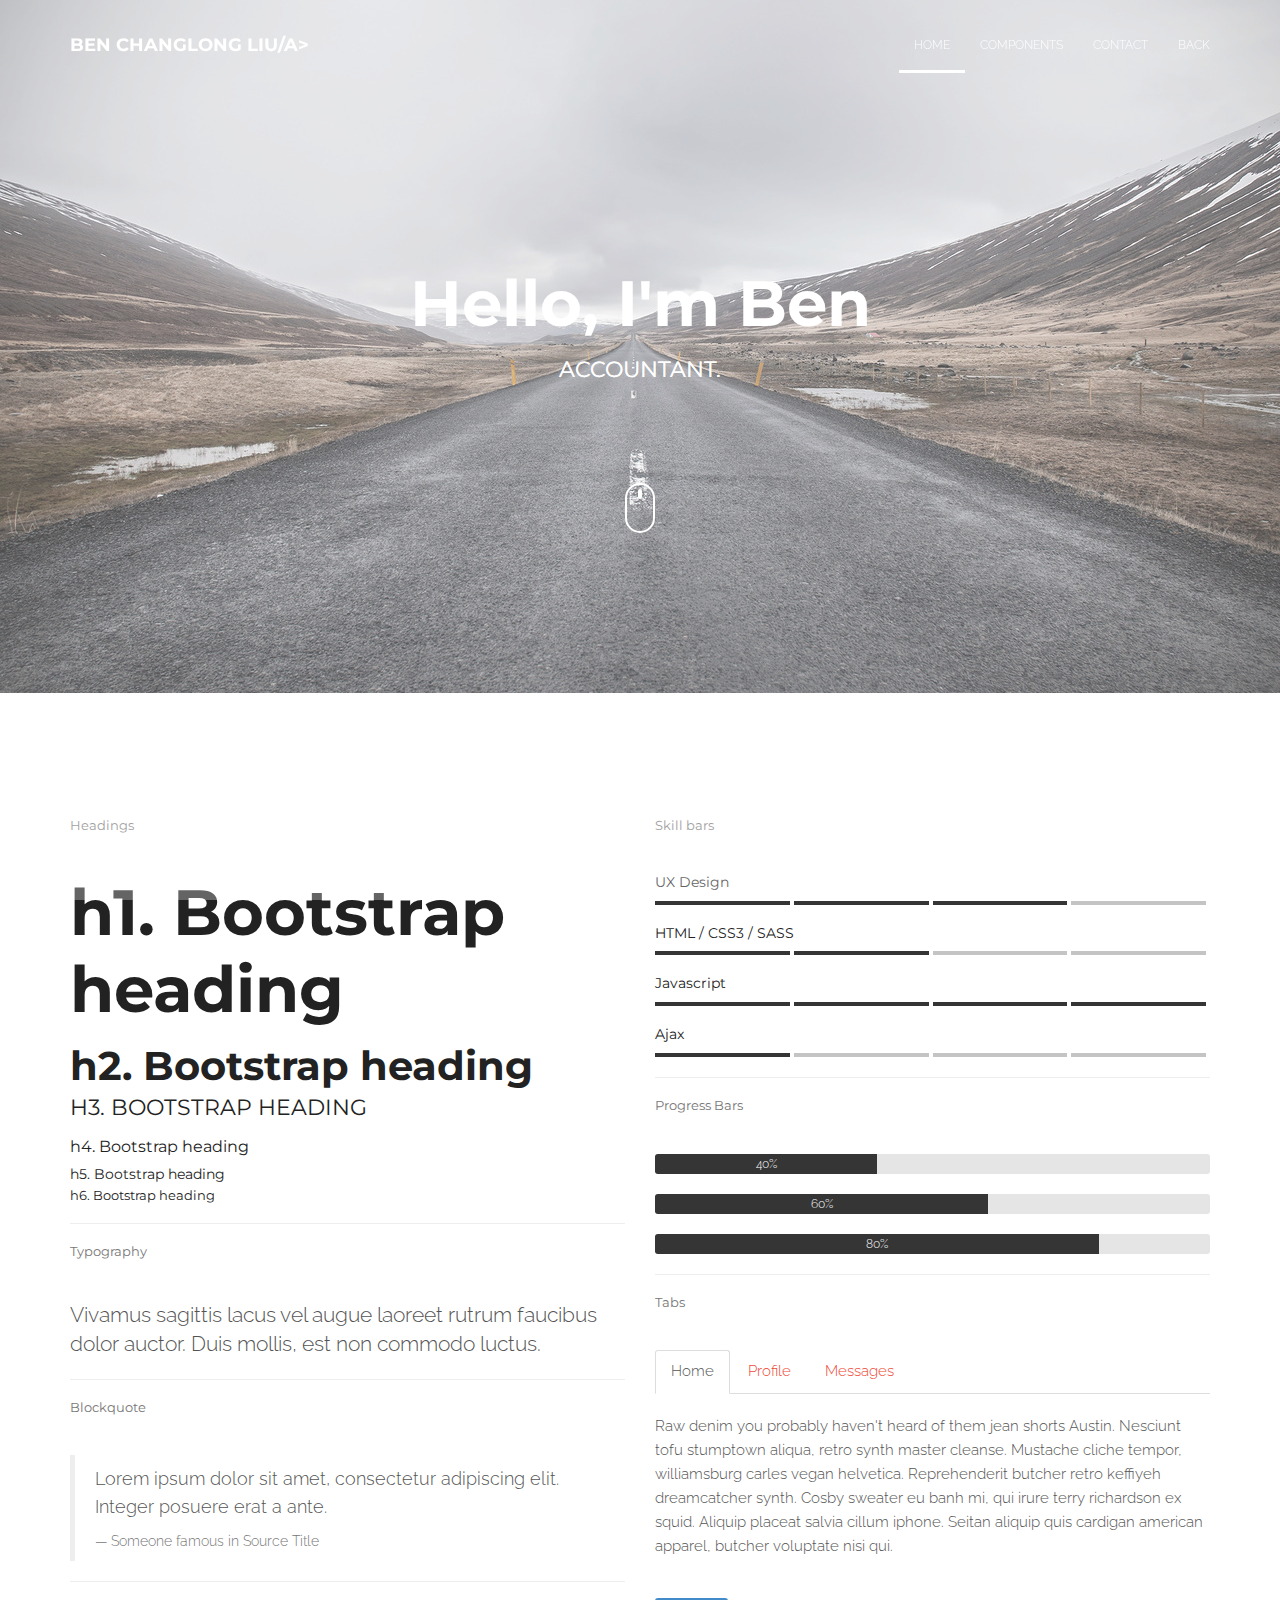
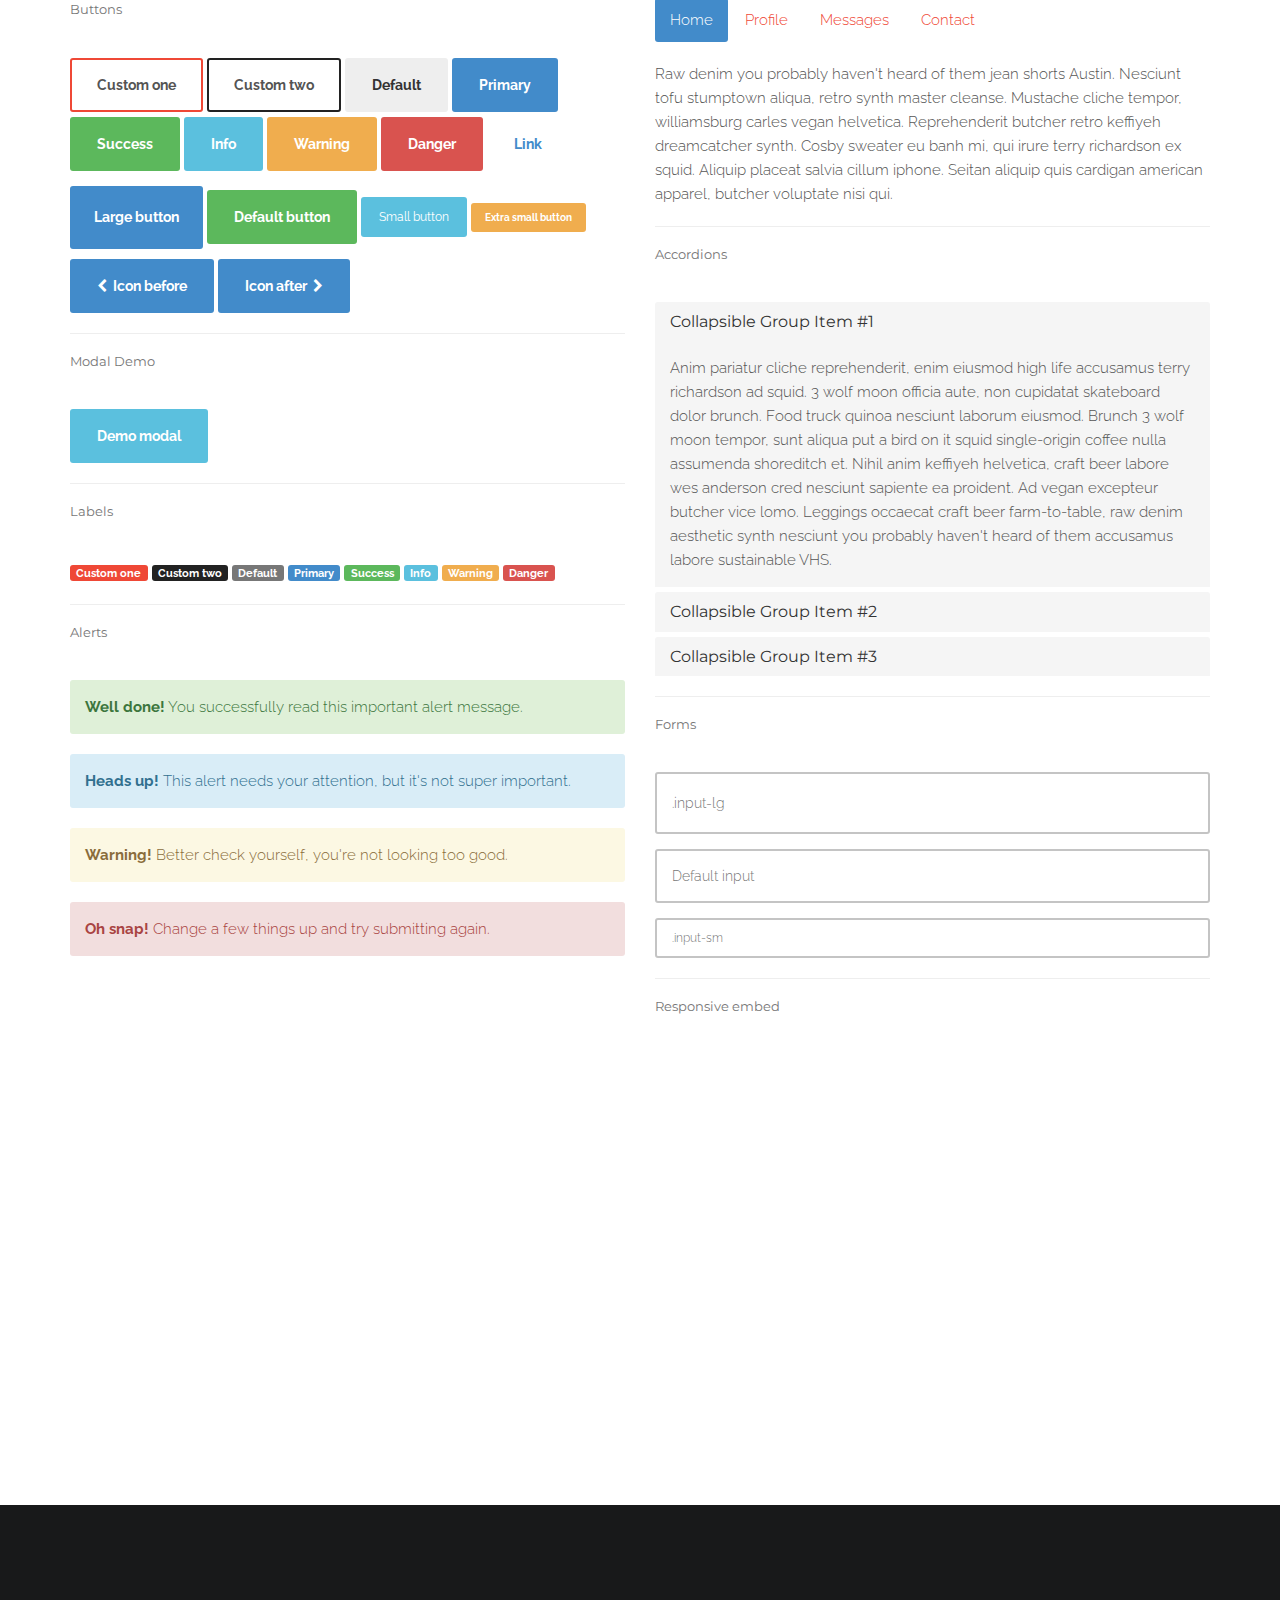
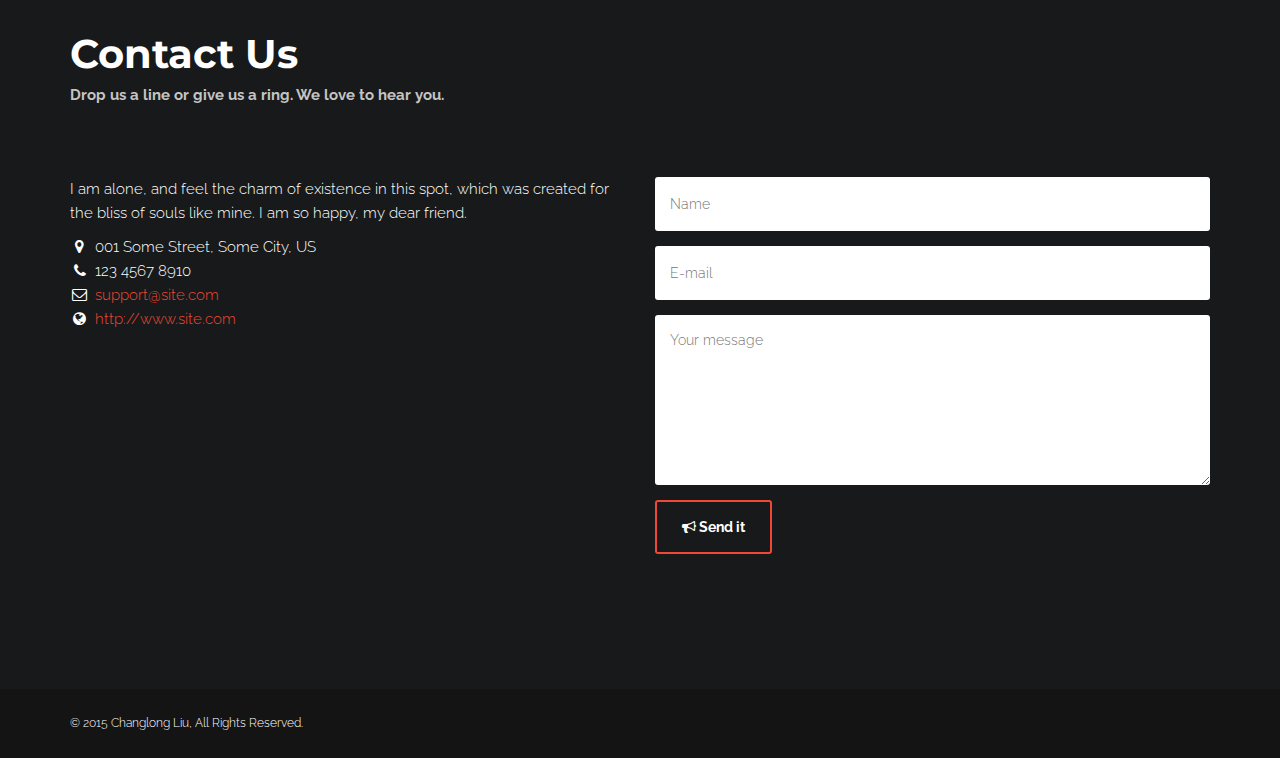
==== commit 805900ea: "few changes" ====
--- a/components.html
+++ b/components.html
@@ -39,7 +39,7 @@
 
 		<div id="preloader">
 			<div id="status">
-				<div class="status-mes"><h4>Mark Stone</h4></div>
+				<div class="status-mes"><h4>Ben Liu</h4></div>
 			</div>
 		</div>
 
@@ -510,7 +510,7 @@
 
 					<div class="col-md-12">
 						<p class="copy">
-							© 2014 Mark Stone, All Rights Reserved.
+							© 2015 Changlong Liu, All Rights Reserved.
 						</p>
 					</div>
 
